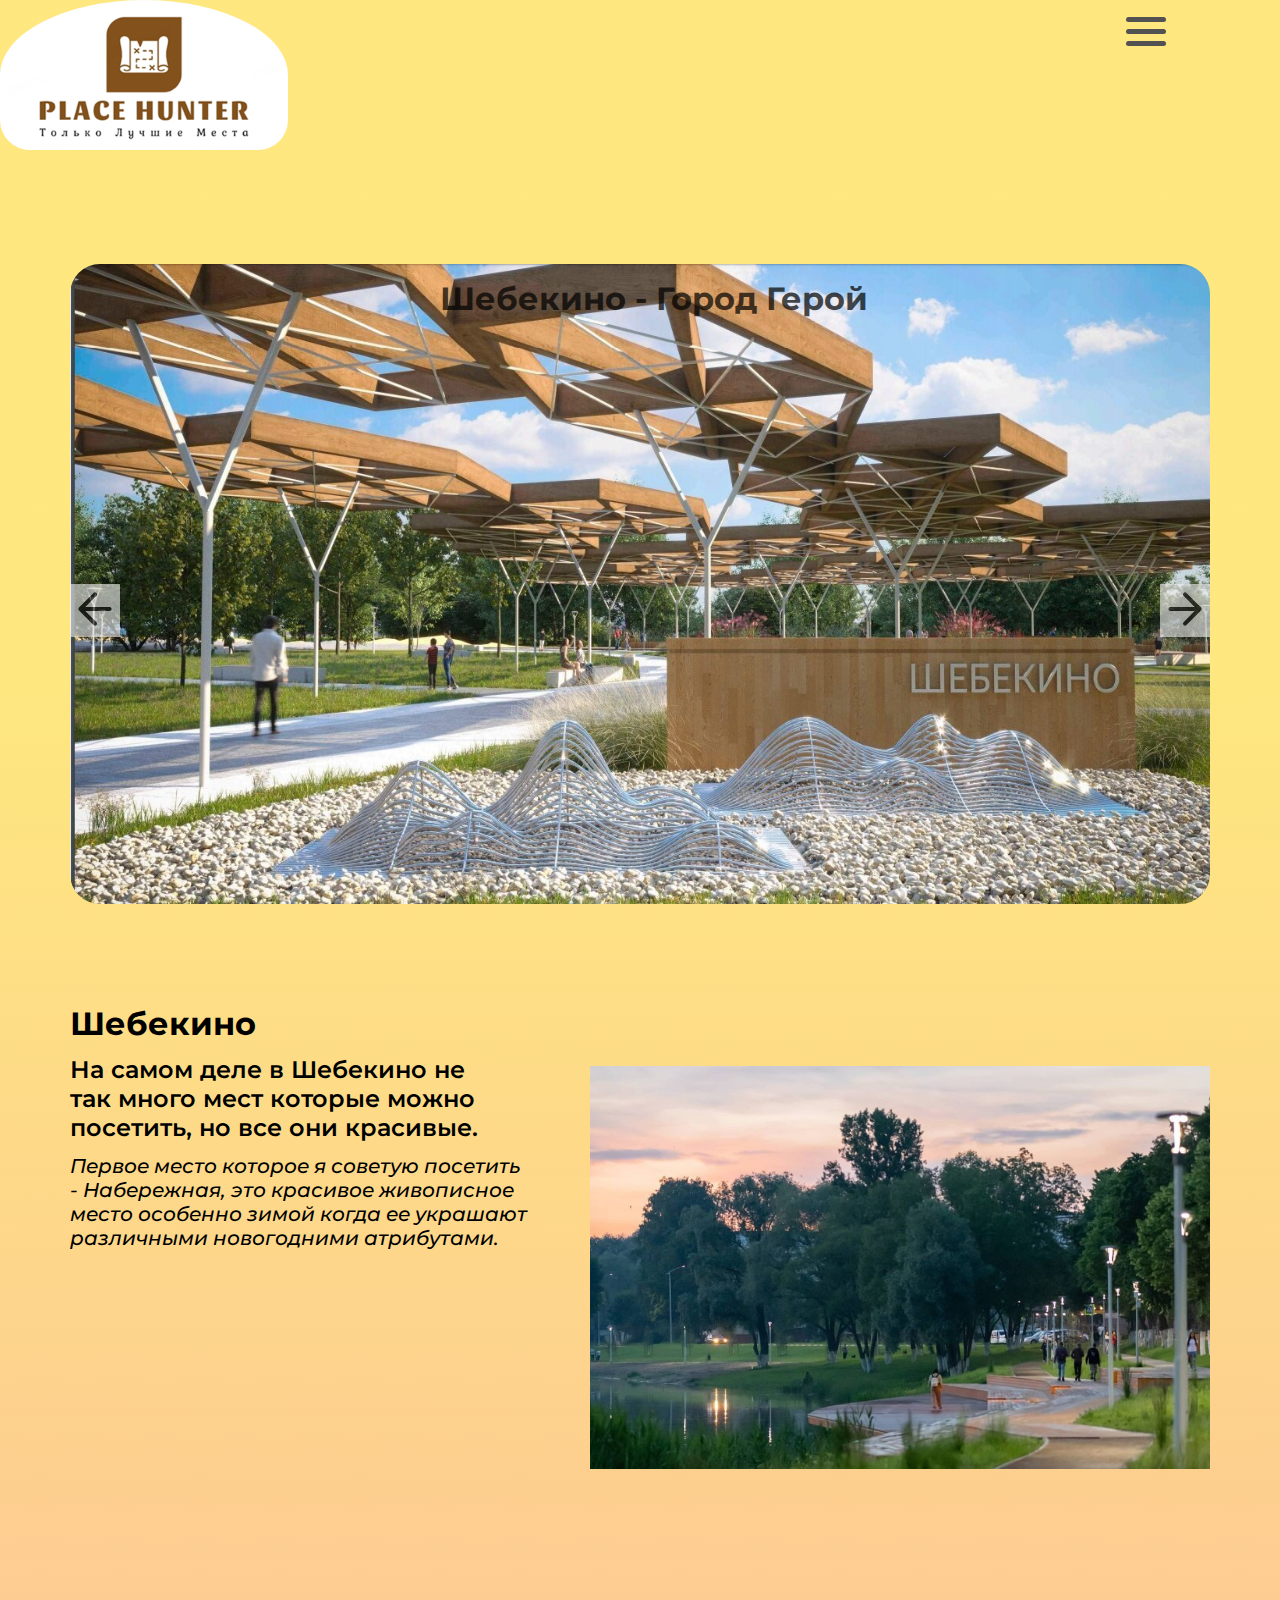
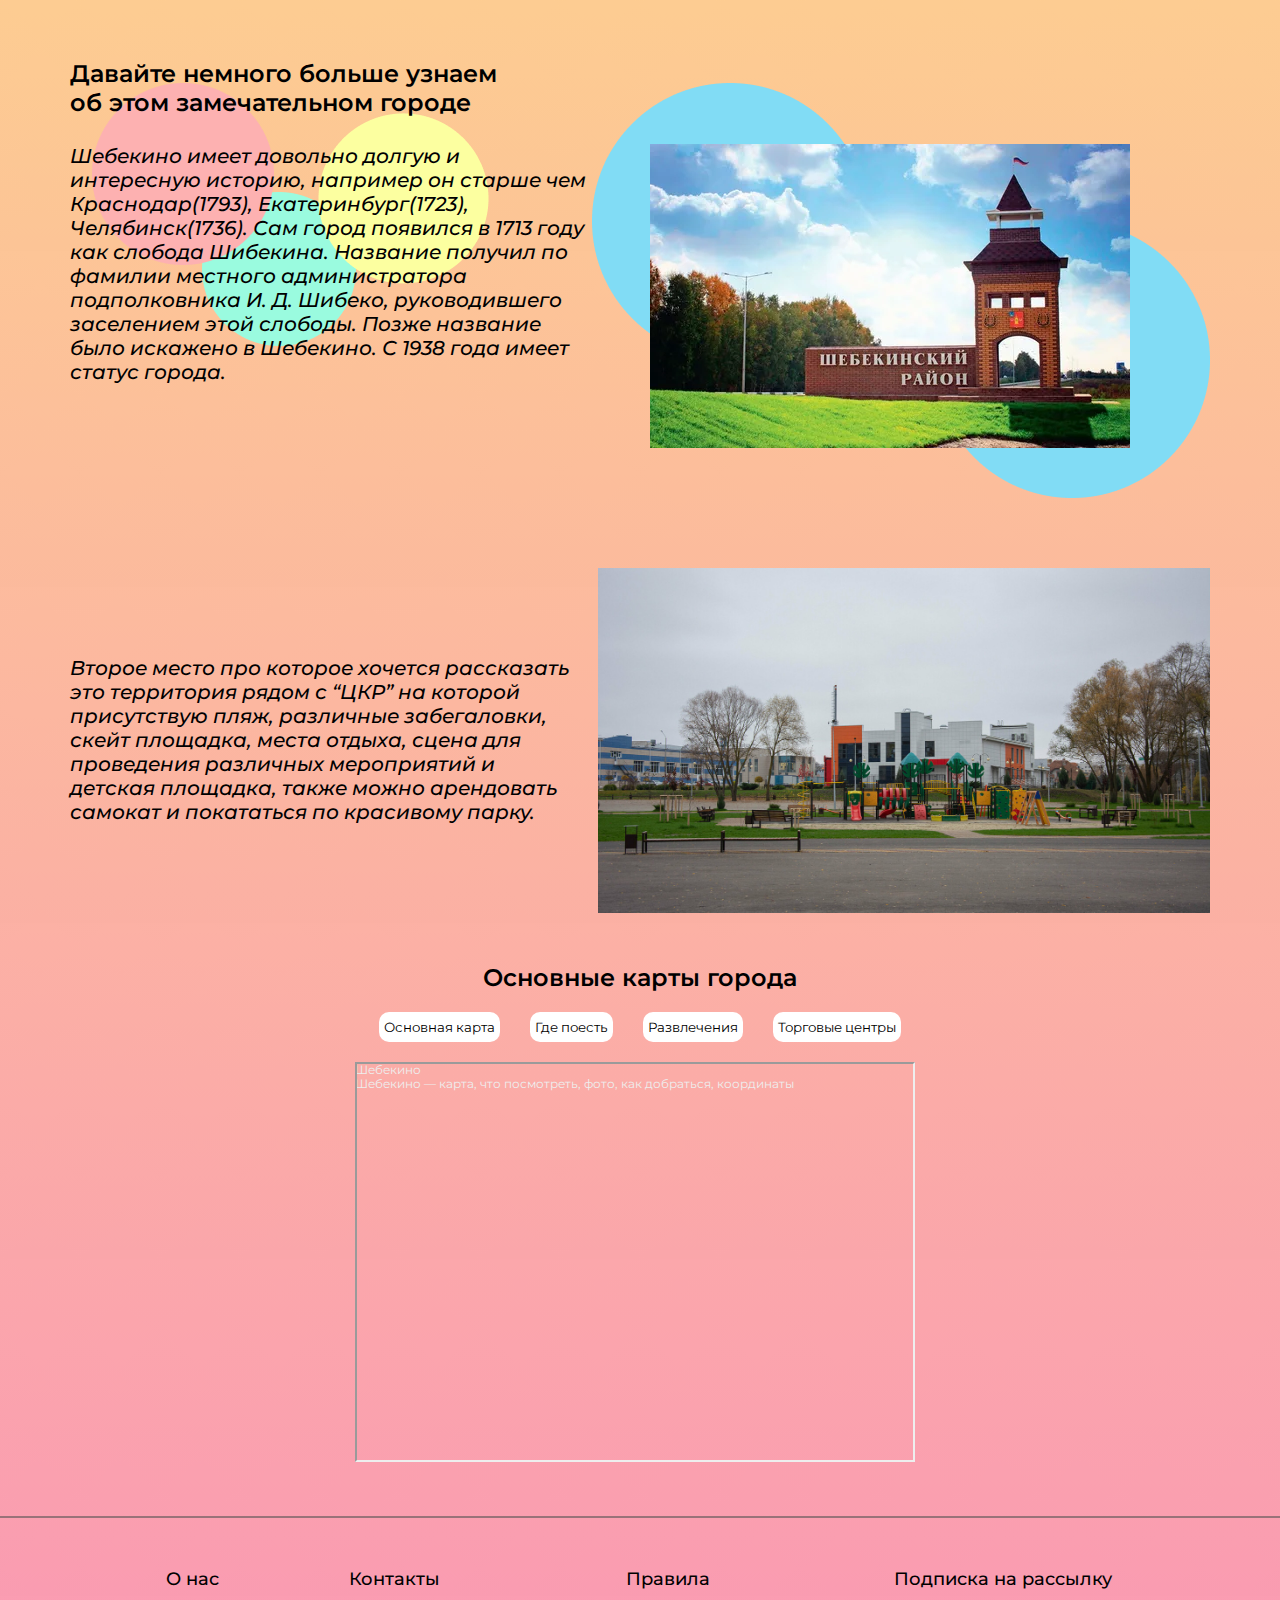
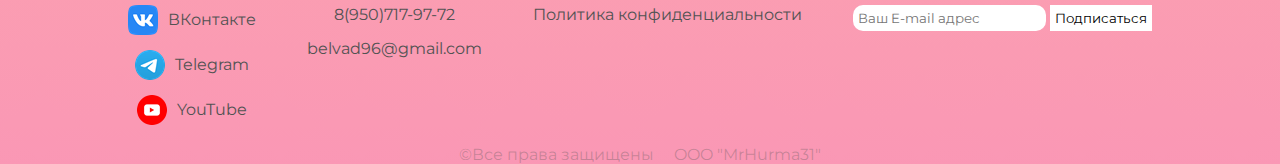
==== index.html @ 4d2193b3 "Add files via upload" ====
<!DOCTYPE html>
<html lang="ru">
<head>
    <meta charset="UTF-8">
    <meta name="viewport" content="width=device-width, initial-scale=1.0">
    <title>Ваш путеводитель по городу</title>
    <link rel="stylesheet" href="./assets/css/main.css">
    <link rel="stylesheet" href="./showplace.html">
</head>
<body class="body">
    <header class="header">
        <nav class="header__nav">
            <a href="./index.html">
                <img src="./assets/img/logo.png" alt="logo" class="header__img">
            </a>
            <a href="https://yandex.ru/maps/-/CDXXAOi2" target="_blank">
                <img src="./assets/img/youLeft.png" alt="you" class="header__you header__you_1">
                <img src="./assets/img/way.png" alt="way" class="header__way">
                <img src="./assets/img/youRight.png" alt="you" class="header__you header__you_2">
            </a>
            <div class="burger__box">
                <div class="burger" id="burger" onclick="burgerClick()">
                    <li class="burger__line_1 burger__line"></li>
                    <li class="burger__line_2 burger__line"></li>
                    <li class="burger__line_3 burger__line"></li>
                </div>
                <div class="burger__links burger__a" id="menu">
                    <a href="./showplace.html" class="burger__link">Достопримечательности города</a>
                    <a href="./contacts.html" class="burger__link">Контакты</a>
                    <a href="#" class="burger__btn burger__link">Вход</a>
                </div>
            </div>
        </nav>
    </header>
    <main class="main">
        <section class="slider">
            <div class="slider__wrap">
                <h1 class="slider__title"><a href="https://ru.wikipedia.org/wiki/Шебекино" class="shebekino" target="_blank">Шебекино</a> - Город Герой</h1>
                <div class="slider__box">
                    <img src="./assets/img/naber.jpg" alt="nabrezjnaya" class="slider__img slider__img_1">
                    <img src="./assets/img/Dk.jpg" alt="Dk" class="slider__img slider__img_2">
                    <img src="./assets/img/naber2.jpg" alt="naberezjnaya" class="slider__img slider__img_3">
                    <img src="./assets/img/neSklon.jpg" alt="neSklonyaetsya" class="slider__img slider__img_4">
                    <img src="./assets/img/Park.jpg" alt="Park" class="slider__img slider__img_5">
                </div>
                <button class="slider__btn_left" onclick="replacePhotoMin()">
                    <img src="./assets/img/arrowLeft.svg" alt="arrow">
                </button>
                <button class="slider__btn_right">
                    <img src="./assets/img/arrowRight.svg" alt="arrow" onclick="replacePhoto()">
                </button>
            </div>
        </section>
        <section class="post">
            <h1 class="post__title">Шебекино</h1>
            <div class="post-1__wrap">
                <div class="post-1__block">
                    <p class="post-1__subtitle post__subtitle">На самом деле в Шебекино не так много мест которые можно посетить, но все они красивые.</p>
                    <p class="post-1__text post__text">Первое место которое я советую посетить - Набережная, это красивое живописное место особенно зимой когда ее украшают различными новогодними атрибутами.</p>
                </div>
                <img src="./assets/img/naberOpisanie.png" alt="naber" class="post-1__img">
            </div>
            <div class="post-2__wrap">
                <p class="post-2__subtitle post__subtitle">Давайте немного больше узнаем об этом замечательном городе</p>
                <div class="post-2__block">
                    <div class="post-2__box">
                        <p class="post-2__text post__text">Шебекино имеет довольно долгую и интересную историю, например он старше чем Краснодар(1793), Екатеринбург(1723), Челябинск(1736). Сам город появился в 1713 году как слобода Шибекина. Название получил по фамилии местного администратора подполковника И. Д. Шибеко, руководившего заселением этой слободы. Позже название было искажено в Шебекино. С 1938 года имеет статус города.</p>
                        <img src="./assets/img/EllipseRed.png" alt="circle" class="post-2__circle_red">
                        <img src="./assets/img/EllipseGreen.png" alt="circle" class="post-2__circle_green">
                        <img src="./assets/img/EllipseYellow.png" alt="circle" class="post-2__circle_yellow">
                        <img src="./assets/img/EllipseBlue.png" alt="cirlce" class="post-2__circle_blue post-2__circle_blue-1">
                    </div>
                    <img src="./assets/img/shebekino.png" alt="shebekino" class="post-2__img">
                    <div class="post-2__circle">
                        <img src="./assets/img/EllipseBlue.png" alt="circle" class="post-2__circle_blue post-2__circle_blue-2">
                    </div>
                </div>
            </div>
            <div class="post-3">
                <div class="post-3__wrap">
                    <p class="post__text post-3__text">Второе место про которое хочется рассказать это территория рядом с “ЦКР” на которой присутствую пляж, различные забегаловки, скейт площадка, места отдыха, сцена для проведения различных мероприятий и детская площадка, также можно арендовать самокат и покататься по красивому парку.</p>
                    <img src="./assets/img/naber2.jpg" alt="naber" class="post-3__img">
                </div>
            </div>
        </section>
        <section class="maps">
            <div class="maps__wrap">
                <div class="maps__title_box">
                    <h2 class="maps__title">Основные карты города</h2>
                </div>
                <div class="maps__nav">
                    <button onclick="main()" class="maps__btn">Основная карта</button>
                    <button onclick="cafe()" class="maps__btn">Где поесть</button>
                    <button onclick="fun()" class="maps__btn">Развлечения</button>
                    <button onclick="mall()" class="maps__btn">Торговые центры</button>
                </div>
                <div class="maps__block">
                    <div class="maps__main maps__map" style="position:relative;overflow:hidden;"><a href="https://yandex.ru/maps/20196/shebekino/?utm_medium=mapframe&utm_source=maps" style="color:#eee;font-size:12px;position:absolute;top:0px;">Шебекино</a><a href="https://yandex.ru/maps/geo/shebekino/53056797/?ll=36.947560%2C50.405076&utm_medium=mapframe&utm_source=maps&z=12.2" style="color:#eee;font-size:12px;position:absolute;top:14px;">Шебекино — карта, что посмотреть, фото, как добраться, координаты</a><iframe src="https://yandex.ru/map-widget/v1/?ll=36.947560%2C50.405076&mode=search&ol=geo&ouri=ymapsbm1%3A%2F%2Fgeo%3Fdata%3DCgg1MzA1Njc5NxJH0KDQvtGB0YHQuNGPLCDQkdC10LvQs9C-0YDQvtC00YHQutCw0Y8g0L7QsdC70LDRgdGC0YwsINCo0LXQsdC10LrQuNC90L4iCg1shBNCFQ2eSUI%2C&utm_source=share&z=12.2" width="560" height="400" frameborder="1" allowfullscreen="true" style="position:relative;"></iframe></div>
                    <div class="maps__cafe maps__map" style="position:relative;overflow:hidden;"><a href="https://yandex.ru/maps/20196/shebekino/search/%D0%B3%D0%B4%D0%B5%20%D0%BF%D0%BE%D0%B5%D1%81%D1%82%D1%8C/?utm_medium=mapframe&utm_source=maps" style="color:#eee;font-size:12px;position:absolute;top:0px;">где поесть в Шебекино</a><a href="https://yandex.ru/maps/20196/shebekino/?utm_medium=mapframe&utm_source=maps" style="color:#eee;font-size:12px;position:absolute;top:14px;">Шебекино</a><iframe src="https://yandex.ru/map-widget/v1/?display-text=%D0%B3%D0%B4%D0%B5%20%D0%BF%D0%BE%D0%B5%D1%81%D1%82%D1%8C&ll=36.941309%2C50.403920&mode=search&sll=36.941309%2C50.403920&sspn=0.325266%2C0.121024&text=%D0%B3%D0%B4%D0%B5%20%D0%BF%D0%BE%D0%B5%D1%81%D1%82%D1%8C&utm_source=share&z=12.6" width="560" height="400" frameborder="1" allowfullscreen="true" style="position:relative;"></iframe></div>
                    <div class="maps__fun maps__map" style="position:relative;overflow:hidden;"><a href="https://yandex.ru/maps/20196/shebekino/search/%D0%A0%D0%B0%D0%B7%D0%B2%D0%BB%D0%B5%D1%87%D0%B5%D0%BD%D0%B8%D1%8F/?utm_medium=mapframe&utm_source=maps" style="color:#eee;font-size:12px;position:absolute;top:0px;">Развлечения в Шебекино</a><a href="https://yandex.ru/maps/20196/shebekino/?utm_medium=mapframe&utm_source=maps" style="color:#eee;font-size:12px;position:absolute;top:14px;">Шебекино</a><iframe src="https://yandex.ru/map-widget/v1/?display-text=%D0%A0%D0%B0%D0%B7%D0%B2%D0%BB%D0%B5%D1%87%D0%B5%D0%BD%D0%B8%D1%8F&ll=36.928313%2C50.402975&mode=search&sctx=ZAAAAAgBEAAaKAoSCWGJB5RNeUJAEU6c3O9QNElAEhIJ6q9XWHA%2F1D8Ron2s4Lchvj8iBgABAgMEBSgKOABA5J0BSAFqAnJ1nQHNzMw9oAEAqAEAvQHTsvc7wgFmifPFhwS%2Fi%2BqwXNfEvdc0ipLK6VW11oDgsQGy9MikmwKP%2FZXh1gWWrZfjft%2F7uZiRAY%2FMpeOlBrKK8cLUAoeoj66zBsjkqJ29Bou%2Flc6JAouP7qWsA6bkgN36BcGJibq1Ao3g%[base64]%3D%3D&sll=36.928313%2C50.402975&sspn=0.213113%2C0.079296&text=%D0%A0%D0%B0%D0%B7%D0%B2%D0%BB%D0%B5%D1%87%D0%B5%D0%BD%D0%B8%D1%8F&utm_source=share&z=13.21" width="560" height="400" frameborder="1" allowfullscreen="true" style="position:relative;"></iframe></div>
                    <div class="maps__mall maps__map" style="position:relative;overflow:hidden;"><a href="https://yandex.ru/maps/20196/shebekino/search/%D0%A2%D0%BE%D1%80%D0%B3%D0%BE%D0%B2%D1%8B%D0%B5%20%D1%86%D0%B5%D0%BD%D1%82%D1%80%D1%8B/?utm_medium=mapframe&utm_source=maps" style="color:#eee;font-size:12px;position:absolute;top:0px;">Торговые центры в Шебекино</a><a href="https://yandex.ru/maps/20196/shebekino/?utm_medium=mapframe&utm_source=maps" style="color:#eee;font-size:12px;position:absolute;top:14px;">Шебекино</a><iframe src="https://yandex.ru/map-widget/v1/?display-text=%D0%A2%D0%BE%D1%80%D0%B3%D0%BE%D0%B2%D1%8B%D0%B5%20%D1%86%D0%B5%D0%BD%D1%82%D1%80%D1%8B&ll=36.909781%2C50.401878&mode=search&sctx=ZAAAAAgBEAAaKAoSCVSsGoS5c0JAEftd2JqtNElAEhIJtwn3yrxVrz8R3dCUnX5Qlz8iBgABAgMEBSgKOABA5J0BSAFqAnJ1nQHNzMw9oAEAqAEAvQFcd%2F7WwgEkqevGyu4ExoTVyO8Fgfbz6IUCyJSJvfoG5anXktsBw%2Br%2Fg4UGggId0KLQvtGA0LPQvtCy0YvQtSDRhtC10L3RgtGA0YuKAgkxODQxMDgwODOSAgCaAgxkZXNrdG9wLW1hcHM%3D&sll=36.909781%2C50.401878&sspn=0.163764%2C0.060935&text=%D0%A2%D0%BE%D1%80%D0%B3%D0%BE%D0%B2%D1%8B%D0%B5%20%D1%86%D0%B5%D0%BD%D1%82%D1%80%D1%8B&utm_source=share&z=13.59" width="560" height="400" frameborder="1" allowfullscreen="true" style="position:relative;"></iframe></div>
                </div>
            </div>
        </section>
    </main>
    <div class="main__line"></div>
    <footer class="footer" id="footer">
        <div class="footer__wrap">
            <div class="footer__about footer__info_box">
                <p class="footer__title">О нас</p>
                <a href="#footer" class="footer__link footer__icon_vk">ВКонтакте</a>
                <a href="#footer" class="footer__link footer__icon_tg">Telegram</a>
                <a href="#footer" class="footer__link footer__icon_yt">YouTube</a>
            </div>
            <div class="footer__contacts footer__info_box">
                <p class="footer__title">Контакты</p>
                <a href="#footer" class="footer__link">8(950)717-97-72</a>
                <a href="#footer" class="footer__link">belvad96@gmail.com</a>
            </div>
            <div class="footer__rules footer__info_box">
                <p class="footer__title">Правила</p>
                <a href="#footer" class="footer__link">Политика конфиденциальности</a>
            </div>
            <div class="footer__email footer__info_box">
                <div class="footer__email_title">
                    <p class="footer__title">Подписка на рассылку</p>
                </div>
                <div class="footer__email_input">
                    <input type="email" class="footer__input_email" placeholder="Ваш E-mail адрес">
                    <input type="button" class="footer__input_btn" value="Подписаться">
                </div>
            </div>
        </div>
        <div class="footer__info">
            <p class="footer__info_text">©Все права защищены</p>
            <p class="footer__info_text">OOO "MrHurma31"</p>
        </div>
    </footer>
</body>
<script src="./assets/scripts/burger.js"></script>
<script src="./assets/scripts/slider.js"></script>
<script src="./assets/scripts/maps.js"></script>
</html>
---- assets/css/main.css ----
@font-face {
  font-family: Montserrat;
  src: url(../fonts/Montserrat-Regular.ttf);
  font-weight: 400;
}
@font-face {
  font-family: Montserrat;
  src: url(../fonts/Montserrat-Medium.ttf);
  font-weight: 500;
}
@font-face {
  font-family: Montserrat;
  src: url(../fonts/Montserrat-Bold.ttf);
  font-weight: 700;
}
@font-face {
  font-family: Montserrat;
  src: url(../fonts/Montserrat-SemiBold.ttf);
  font-weight: 600;
}
@font-face {
  font-family: Montserrat;
  src: url(../fonts/Montserrat-Black.ttf);
  font-weight: 900;
}
@font-face {
  font-family: MontserratItalic;
  src: url(../fonts/Montserrat-MediumItalic.ttf);
  font-weight: 500;
}
@keyframes anim {
  0% {
    opacity: 0;
  }
  100% {
    opacity: 1;
  }
}
* {
  padding: 0;
  margin: 0;
  box-sizing: border-box;
  font-family: "Montserrat";
}

a {
  text-decoration: none;
}

body {
  overflow-x: hidden;
  background: linear-gradient(0deg, rgba(247, 93, 139, 0.64), rgba(254, 220, 64, 0.67) 80%);
}

.main {
  max-width: 1140px;
  margin: 0 auto;
}
@media (max-width: 1025px) {
  .main {
    max-width: 900px;
  }
}
.main__line {
  width: 100%;
  height: 2px;
  background-color: rgba(82, 82, 82, 0.5764705882);
  margin-bottom: 50px;
  z-index: 1;
}

li {
  list-style: none;
}

.header {
  max-width: 1700px;
  margin: 0 auto;
  padding-bottom: 110px;
  animation: anim 1s ease both;
}
@media (max-width: 376px) {
  .header {
    max-width: 350px;
  }
}
.header__nav {
  position: relative;
}
.header__you {
  width: 100px;
  height: 100px;
  position: absolute;
}
.header__you_1 {
  left: 324px;
}
@media (max-width: 1531px) {
  .header__you_1 {
    display: none;
  }
}
.header__you_2 {
  left: 1100px;
}
@media (max-width: 1531px) {
  .header__you_2 {
    display: none;
  }
}
.header__way {
  width: 770px;
  height: 225px;
  position: absolute;
  left: 375px;
  top: 27px;
  rotate: 2deg;
}
@media (max-width: 1531px) {
  .header__way {
    display: none;
  }
}
.header__img {
  height: 150px;
  transition: all 0.3s ease;
  border-radius: 50% 50% 30px 30px;
}
.header__img:hover {
  transform: scale(0.9);
  border-radius: 10px;
}
@media (max-width: 376px) {
  .header__img {
    height: 100px;
    width: 150px;
  }
}
.header__nav {
  display: flex;
  justify-content: space-between;
}

.burger {
  margin-right: 30px;
  transition: all 0.4s ease;
  padding: 17px 7px;
  position: absolute;
  right: 6%;
}
@media (max-width: 376px) {
  .burger {
    right: 0;
  }
}
.burger :hover {
  cursor: pointer;
}
.burger__links {
  position: absolute;
  top: 35px;
  right: 1%;
  display: flex;
  flex-direction: column;
  text-align: center;
  background-color: rgba(255, 255, 255, 0.6745098039);
  border-radius: 15px;
  padding: 5px;
  align-items: center;
}
.burger__a {
  display: none;
}
.burger__link {
  color: black;
  margin-bottom: 15px;
}
.burger__link:last-child {
  margin-bottom: 0;
}
.burger__link:hover {
  color: #8b8a8a;
}
.burger__btn {
  transition: all 0.6s ease;
  width: -moz-max-content;
  width: max-content;
  background-color: #f0ae62;
  padding: 7px;
  border-radius: 10px;
}
.burger__btn:hover {
  color: white;
  background-color: #f18900;
}
.burger__line {
  width: 40px;
  height: 5px;
  background-color: #525252;
  border-radius: 10px;
  transition: all 0.3s ease;
  margin-bottom: 7px;
}

.slider {
  padding-bottom: 100px;
  animation: anim 1s ease both;
}
.slider__wrap {
  position: relative;
}
.slider__title {
  position: absolute;
  top: 15px;
  font-weight: 700;
  font-size: 32px;
  right: 30%;
  opacity: 70%;
}
@media (max-width: 1025px) {
  .slider__title {
    font-size: 26px;
  }
}
@media (max-width: 376px) {
  .slider__title {
    font-size: 18px;
    right: 25%;
  }
}
.slider__box {
  display: flex;
  transition: all 1s ease-out;
}
.slider__btn_left {
  border: 0;
  position: absolute;
  opacity: 60%;
  top: 50%;
  transition: all 0.3s ease;
}
@media (max-width: 376px) {
  .slider__btn_left {
    width: 20px;
  }
}
.slider__btn_left:hover {
  cursor: pointer;
  transform: scale(0.9);
  border-radius: 10px;
}
.slider__btn_right {
  position: absolute;
  border: 0;
  opacity: 60%;
  right: 0;
  top: 50%;
  transition: all 0.3s ease;
}
.slider__btn_right:hover {
  cursor: pointer;
  transform: scale(0.9);
  border-radius: 10px;
}
.slider__img {
  width: 1140px;
  height: 640px;
  border-radius: 30px;
}
@media (max-width: 1025px) {
  .slider__img {
    max-width: 900px;
    max-height: 500px;
  }
}
@media (max-width: 376px) {
  .slider__img {
    max-width: 370px;
    max-height: 300px;
  }
}
.slider__img_1 {
  display: flex;
}
.slider__img_2 {
  display: none;
}
.slider__img_3 {
  display: none;
}
.slider__img_4 {
  display: none;
}
.slider__img_5 {
  display: none;
}

.shebekino {
  color: black;
}
.shebekino:hover {
  cursor: default;
}

.post {
  padding-bottom: 50px;
}
.post__title {
  font-weight: 700;
  font-size: 32px;
}
@media (max-width: 376px) {
  .post__title {
    font-size: 24px;
  }
}
.post__subtitle {
  font-weight: 600;
  font-size: 24px;
  max-width: 440px;
  margin-top: 12px;
  margin-bottom: 12px;
}
.post__text {
  font-family: "MontserratItalic";
  font-weight: 500;
  font-size: 20px;
  max-width: 460px;
  z-index: 2;
}
@media (max-width: 376px) {
  .post__text {
    max-width: 300px;
  }
}
.post-1__wrap {
  padding-bottom: 50px;
  display: flex;
  justify-content: space-between;
}
@media (max-width: 376px) {
  .post-1__wrap {
    flex-direction: column;
  }
}
.post-1__block {
  flex-direction: column;
}
.post-1__img {
  margin-top: 2%;
}
@media (max-width: 376px) {
  .post-1__img {
    width: 300px;
    height: 230px;
  }
}
.post-2__wrap {
  padding-top: 140px;
  padding-bottom: 120px;
}
@media (max-width: 376px) {
  .post-2__wrap {
    flex-direction: column;
  }
}
.post-2__box {
  position: relative;
}
.post-2__block {
  display: flex;
  justify-content: space-between;
}
@media (max-width: 376px) {
  .post-2__block {
    flex-direction: column;
  }
}
.post-2__subtitle {
  margin-bottom: 27px;
  margin-top: 0;
  z-index: 2;
}
@media (max-width: 376px) {
  .post-2__subtitle {
    font-size: 16px;
    max-width: 300px;
  }
}
.post-2__img {
  margin-right: 50px;
}
@media (max-width: 376px) {
  .post-2__img {
    width: 300px;
    height: 230px;
  }
}
.post-2__text {
  max-width: 550px;
  margin-right: 5%;
}
@media (max-width: 376px) {
  .post-2__text {
    font-size: 12px;
  }
}
.post-2__circle {
  position: relative;
}
.post-2__circle_red {
  position: absolute;
  top: -20%;
  left: 4%;
  z-index: -1;
}
@media (max-width: 1025px) {
  .post-2__circle_red {
    display: none;
  }
}
.post-2__circle_green {
  position: absolute;
  top: 16%;
  left: 24%;
  z-index: -2;
}
@media (max-width: 1025px) {
  .post-2__circle_green {
    display: none;
  }
}
.post-2__circle_yellow {
  position: absolute;
  left: 45%;
  top: -10%;
  z-index: -1;
}
@media (max-width: 1025px) {
  .post-2__circle_yellow {
    display: none;
  }
}
.post-2__circle_blue {
  position: absolute;
}
@media (max-width: 1025px) {
  .post-2__circle_blue {
    display: none;
  }
}
.post-2__circle_blue-1 {
  right: -45%;
  z-index: -1;
  top: -20%;
}
.post-2__circle_blue-2 {
  right: 0;
  bottom: -50px;
  z-index: -1;
}
.post-3__wrap {
  display: flex;
  justify-content: space-between;
  align-items: center;
}
@media (max-width: 376px) {
  .post-3__wrap {
    flex-direction: column;
  }
}
.post-3__text {
  max-width: 500px;
}
.post-3__img {
  width: 612px;
}
@media (max-width: 376px) {
  .post-3__img {
    width: 300px;
    height: 230px;
  }
}

.maps {
  padding-bottom: 50px;
}
.maps__nav {
  display: flex;
  align-items: center;
  justify-content: center;
  margin-top: 20px;
  margin-bottom: 20px;
}
@media (max-width: 376px) {
  .maps__nav {
    display: grid;
    grid-template-columns: 1fr 1fr;
    gap: 10px;
  }
}
.maps__title {
  font-weight: 600;
}
.maps__title_box {
  display: flex;
  justify-content: center;
}
.maps__btn {
  transition: all 0.5s ease;
  border: 0;
  margin-right: 30px;
  border-radius: 10px;
  background-color: #fff;
  padding: 7px 5px;
}
.maps__btn:last-child {
  margin-right: 0;
}
.maps__btn:hover {
  cursor: pointer;
  background-color: #f18900;
  color: #fff;
}
.maps__label {
  font-weight: 600;
  font-size: 24px;
}
.maps__map {
  left: 25%;
  display: none;
}
@media (max-width: 376px) {
  .maps__map {
    left: 0;
    width: 375px;
  }
}
.maps__main {
  display: block;
}

.footer {
  max-width: 80%;
  margin: auto;
}
.footer__wrap {
  display: flex;
  justify-content: space-between;
  padding-bottom: 20px;
}
@media (max-width: 376px) {
  .footer__wrap {
    flex-direction: column;
  }
}
.footer__title {
  font-weight: 500;
  font-size: 18px;
}
.footer__link {
  color: #525252;
  margin-top: 15px;
}
.footer__link:hover {
  text-decoration: underline;
}
.footer__icon_vk {
  display: flex;
  align-items: center;
}
.footer__icon_vk::before {
  background: url(../img/vk.png) no-repeat center center;
  content: "";
  display: block;
  width: 30px;
  height: 30px;
  margin-right: 10px;
}
.footer__icon_tg {
  display: flex;
  align-items: center;
}
.footer__icon_tg::before {
  background: url(../img/telegram.png) no-repeat center center;
  content: "";
  display: block;
  width: 30px;
  height: 30px;
  margin-right: 10px;
}
.footer__icon_yt {
  display: flex;
  align-items: center;
}
.footer__icon_yt::before {
  background: url(../img/youtube.png) no-repeat center center;
  content: "";
  display: block;
  width: 30px;
  height: 30px;
  margin-right: 10px;
}
.footer__info_box {
  display: flex;
  flex-direction: column;
  align-items: center;
  z-index: 1;
}
.footer__email_input {
  margin-top: 15px;
}
.footer__input_btn {
  background-color: #fff;
  border: 1px;
  padding: 5px;
}
.footer__input_btn:hover {
  cursor: pointer;
}
.footer__input_email {
  padding: 5px;
  border: 1px;
  border-radius: 10px;
}
.footer__info {
  display: flex;
  justify-content: center;
  color: rgba(82, 82, 82, 0.3137254902);
}
.footer__info_text:first-child {
  margin-right: 20px;
}
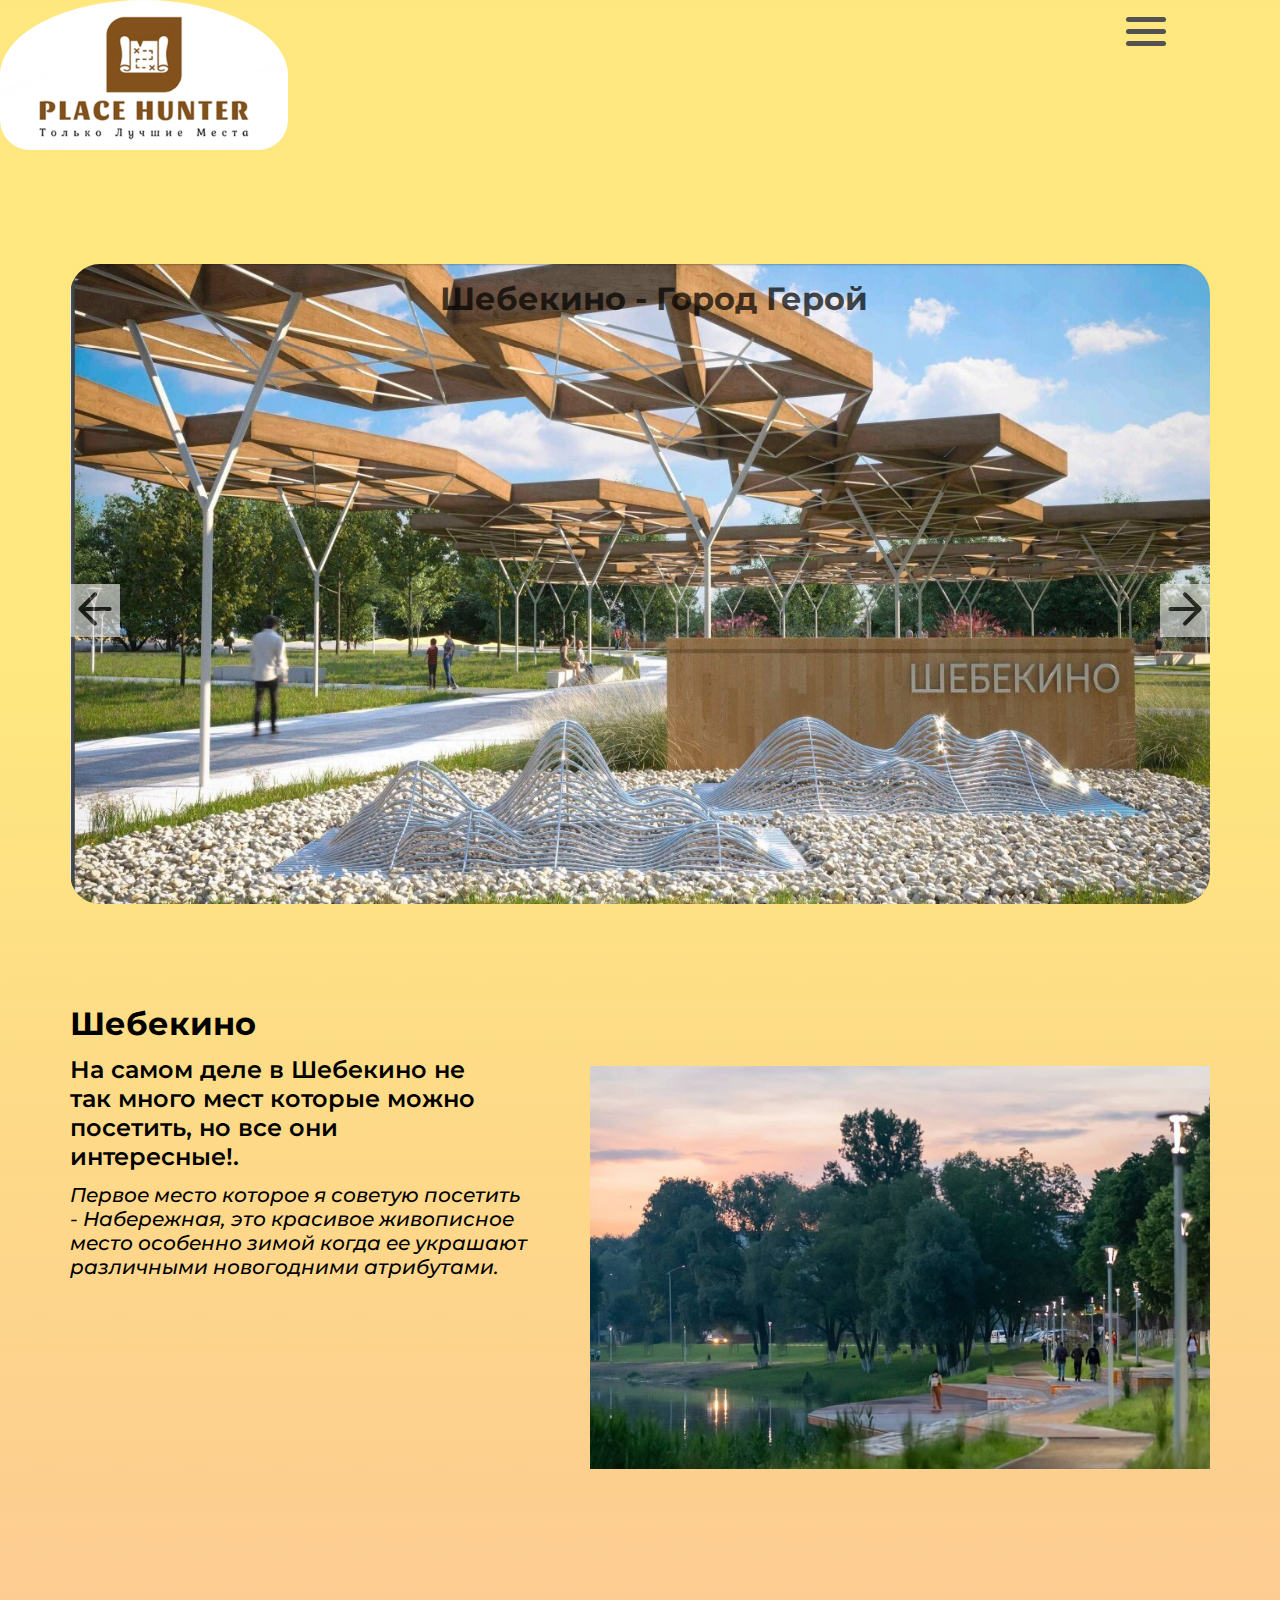
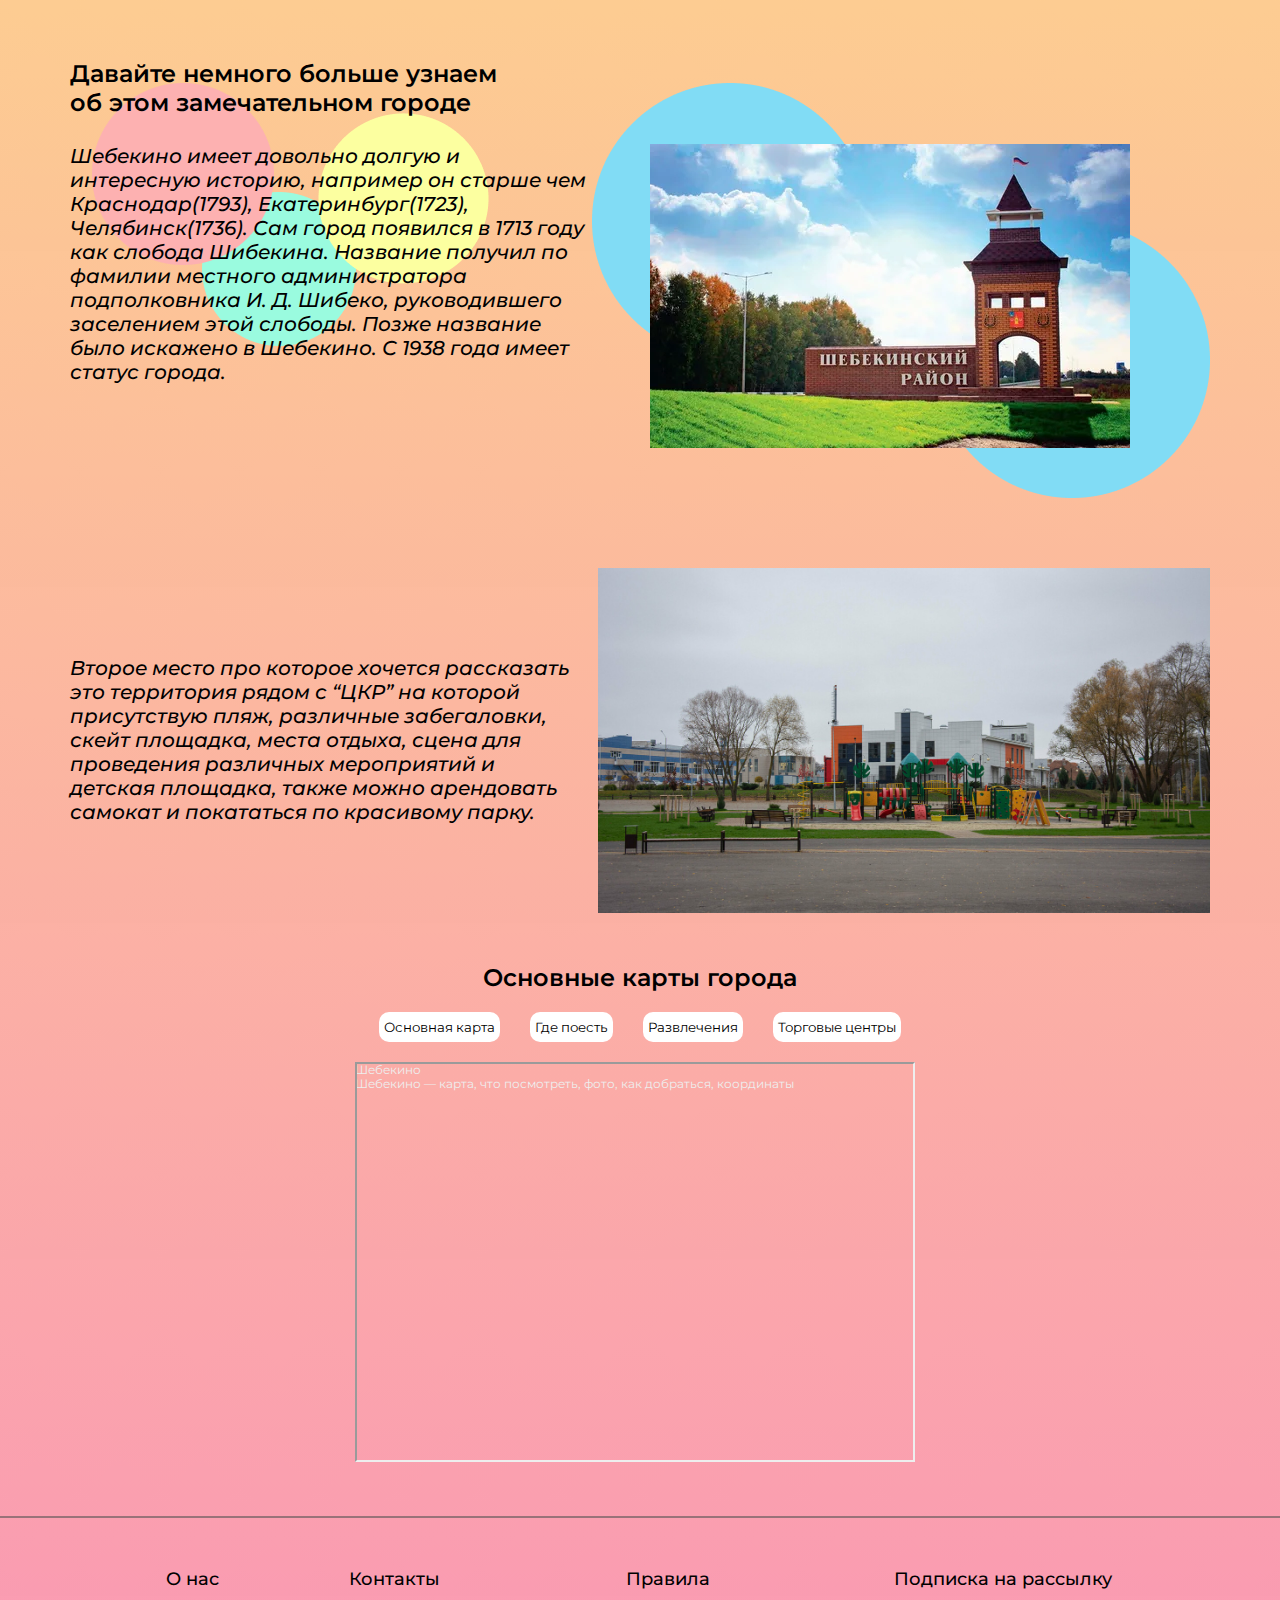
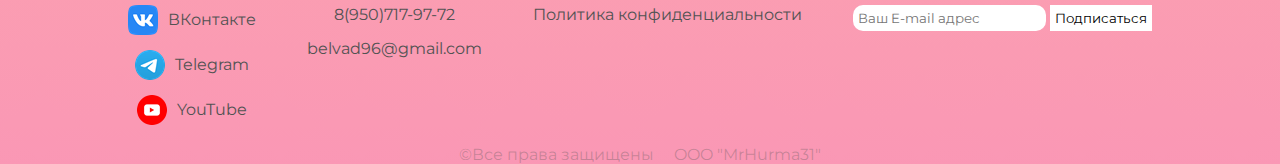
==== commit e47aa885: "Update index.html" ====
--- a/index.html
+++ b/index.html
@@ -55,7 +55,7 @@
             <h1 class="post__title">Шебекино</h1>
             <div class="post-1__wrap">
                 <div class="post-1__block">
-                    <p class="post-1__subtitle post__subtitle">На самом деле в Шебекино не так много мест которые можно посетить, но все они красивые.</p>
+                    <p class="post-1__subtitle post__subtitle">На самом деле в Шебекино не так много мест которые можно посетить, но все они интересные!.</p>
                     <p class="post-1__text post__text">Первое место которое я советую посетить - Набережная, это красивое живописное место особенно зимой когда ее украшают различными новогодними атрибутами.</p>
                 </div>
                 <img src="./assets/img/naberOpisanie.png" alt="naber" class="post-1__img">
@@ -140,4 +140,4 @@
 <script src="./assets/scripts/burger.js"></script>
 <script src="./assets/scripts/slider.js"></script>
 <script src="./assets/scripts/maps.js"></script>
-</html>+</html>
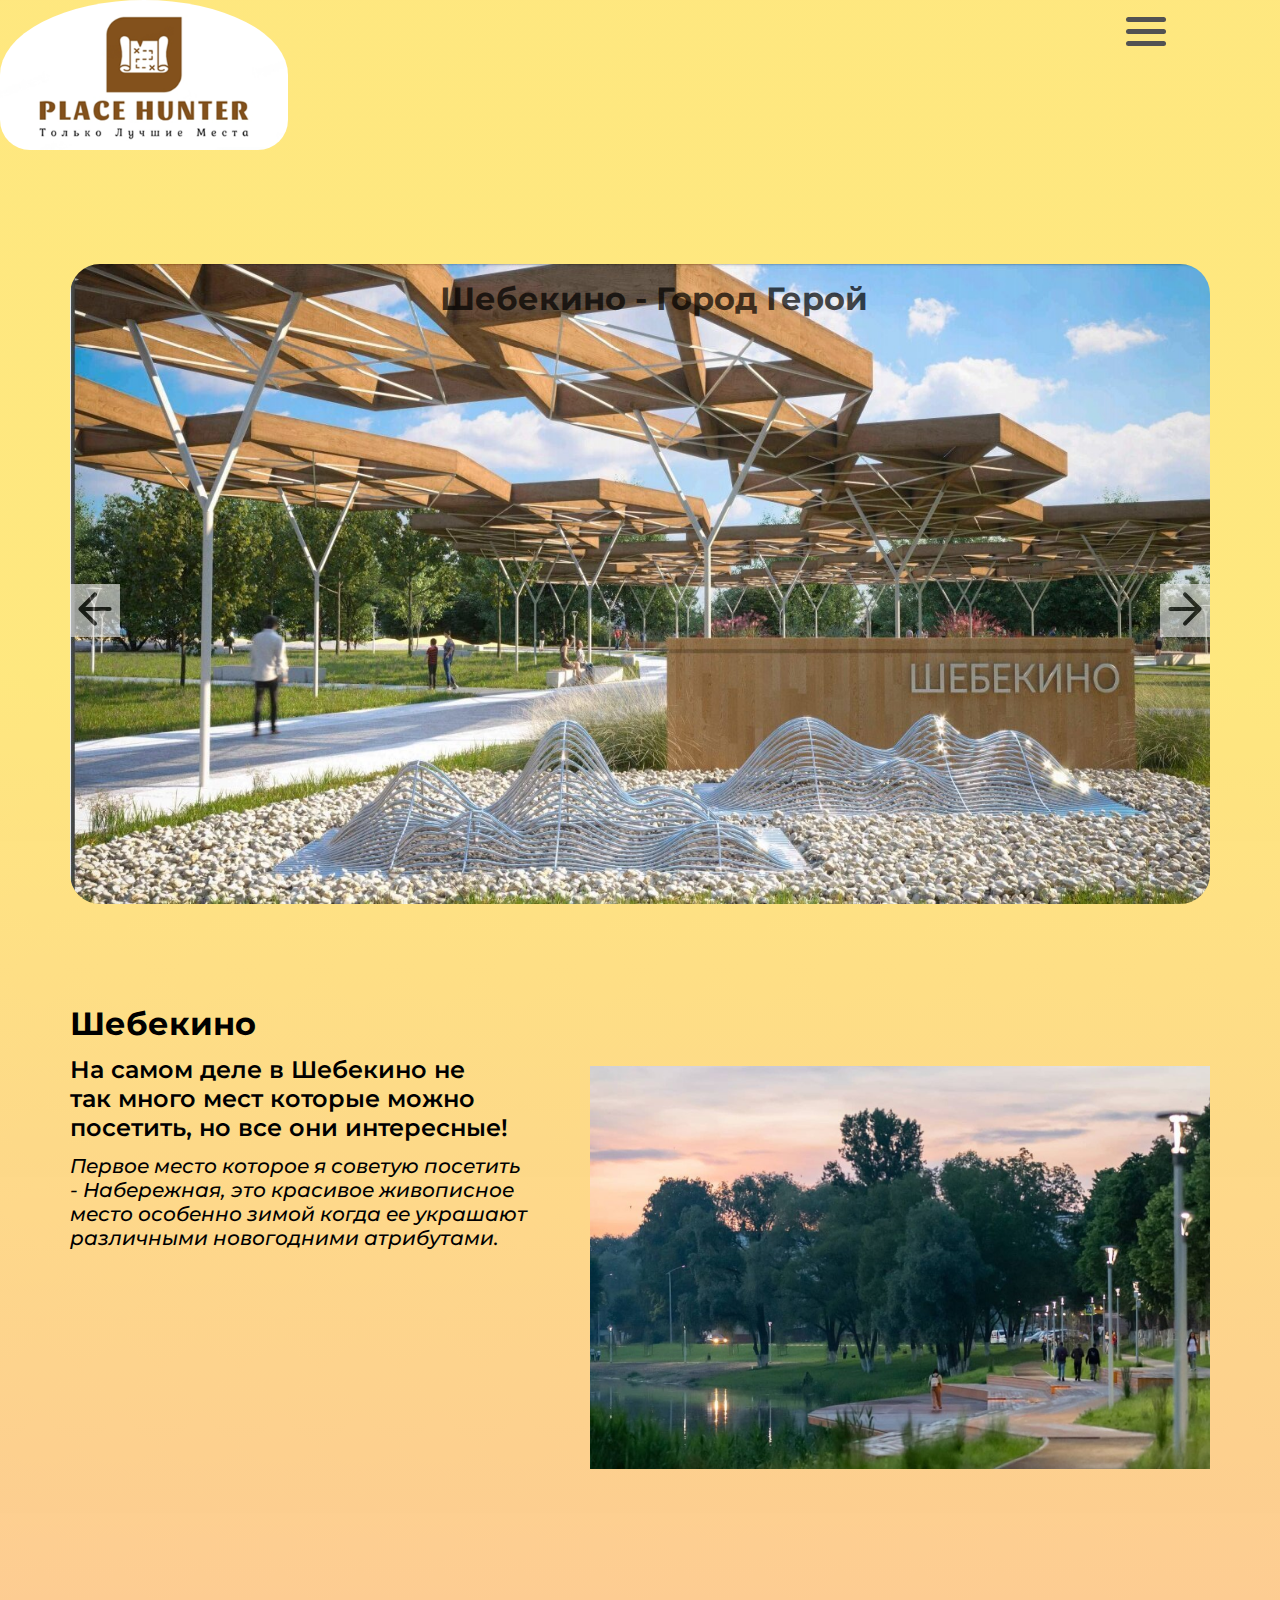
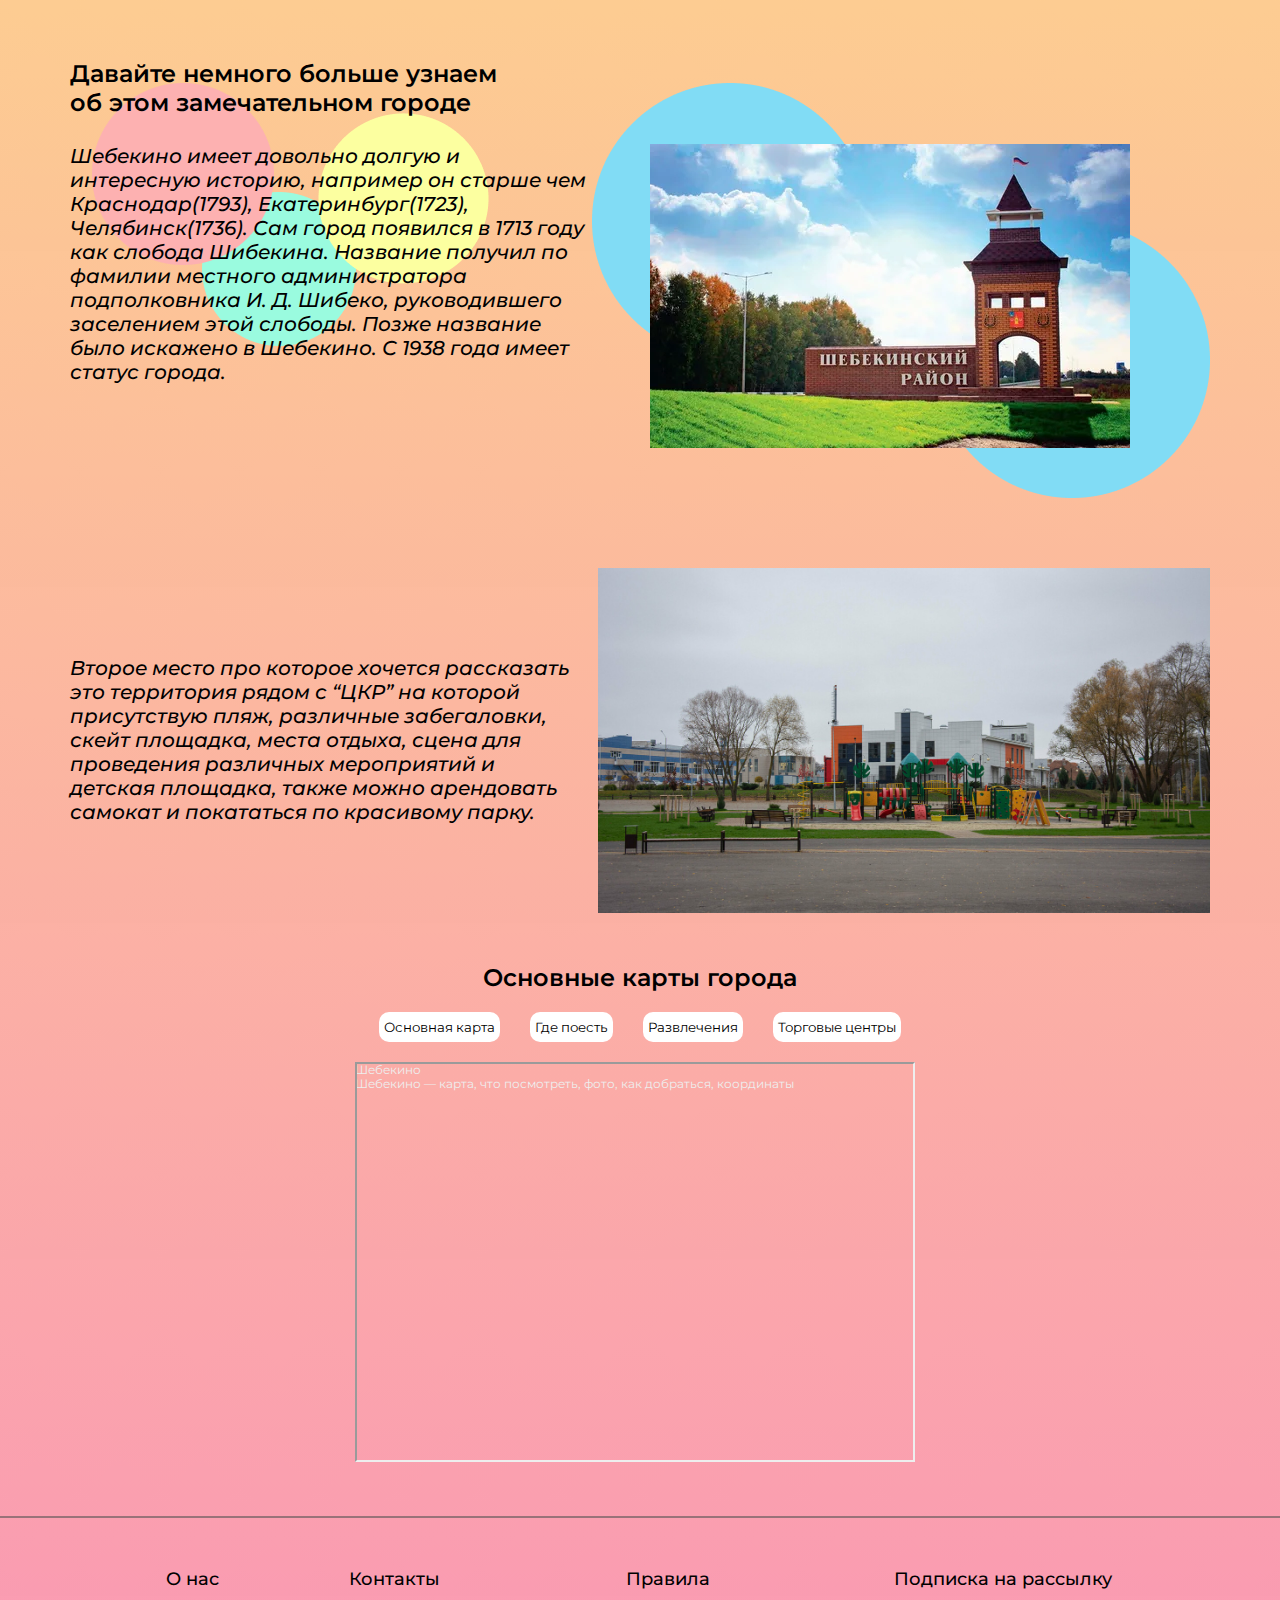
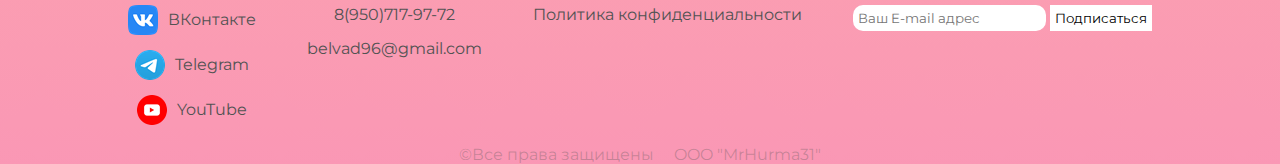
==== commit f8986a4f: "Update index.html" ====
--- a/index.html
+++ b/index.html
@@ -55,7 +55,7 @@
             <h1 class="post__title">Шебекино</h1>
             <div class="post-1__wrap">
                 <div class="post-1__block">
-                    <p class="post-1__subtitle post__subtitle">На самом деле в Шебекино не так много мест которые можно посетить, но все они интересные!.</p>
+                    <p class="post-1__subtitle post__subtitle">На самом деле в Шебекино не так много мест которые можно посетить, но все они интересные!</p>
                     <p class="post-1__text post__text">Первое место которое я советую посетить - Набережная, это красивое живописное место особенно зимой когда ее украшают различными новогодними атрибутами.</p>
                 </div>
                 <img src="./assets/img/naberOpisanie.png" alt="naber" class="post-1__img">
